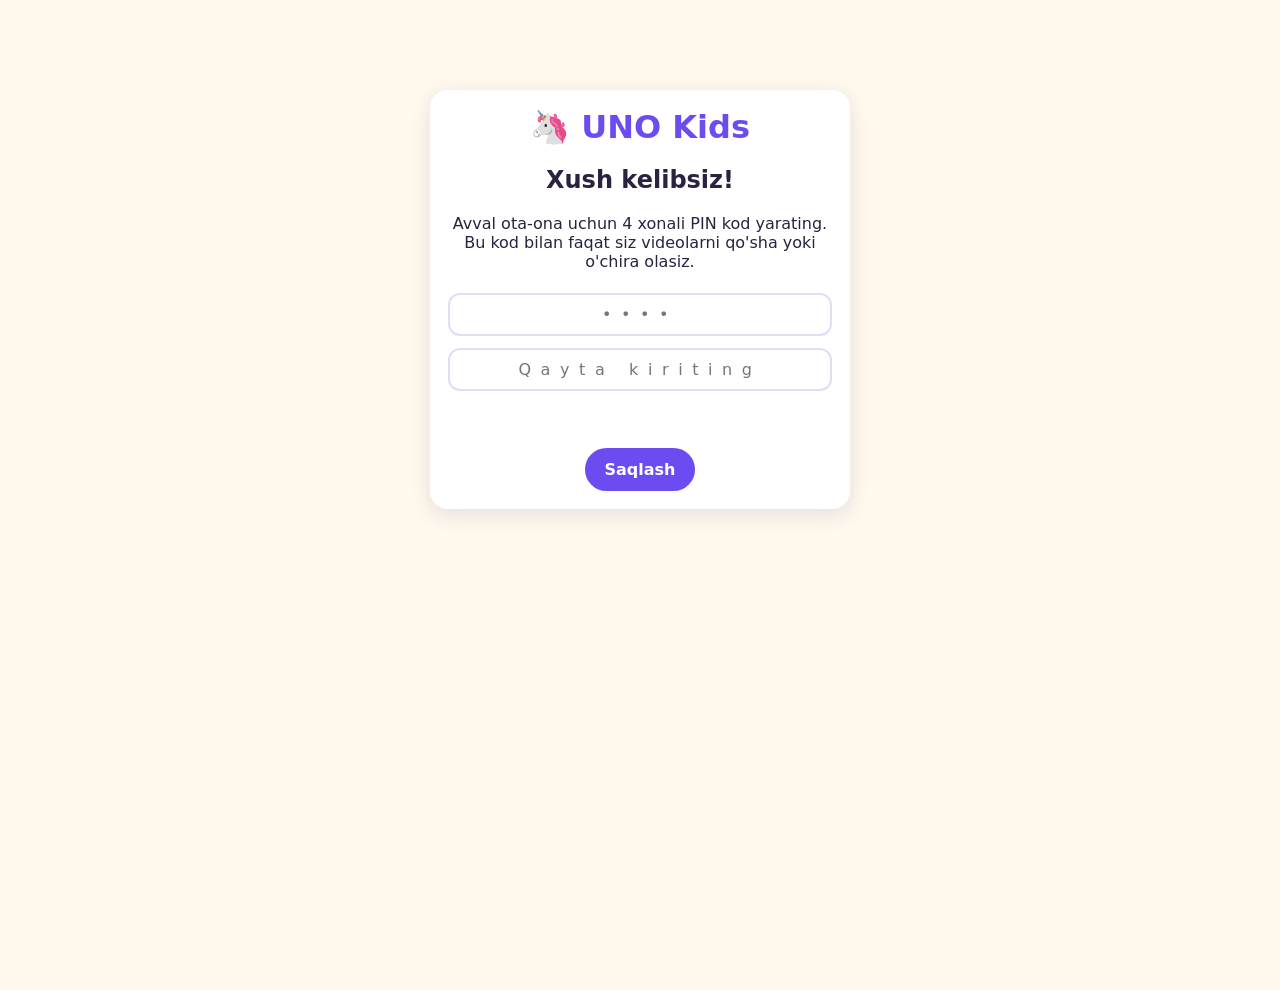
==== index.html @ c1763615 "UNO Kids: bolalar uchun xavfsiz YouTube video ilova Ota-ona qo'shgan YouTube videolarinigina ko'rsat" ====
<!doctype html>
<html lang="uz">
<head>
  <meta charset="utf-8">
  <meta name="viewport" content="width=device-width, initial-scale=1, viewport-fit=cover, user-scalable=no">
  <meta name="theme-color" content="#6c4cf1">
  <meta name="description" content="UNO Kids — bolalar uchun xavfsiz video ilova. Faqat ota-ona tanlagan YouTube videolari.">
  <title>UNO Kids</title>
  <link rel="manifest" href="manifest.json">
  <link rel="icon" href="icon.svg" type="image/svg+xml">
  <link rel="apple-touch-icon" href="icon.svg">
  <link rel="stylesheet" href="styles.css">
</head>
<body>
  <!-- ===== Birinchi ishga tushirish: PIN yaratish ===== -->
  <section id="screen-setup" class="screen" hidden>
    <div class="card center-card">
      <div class="logo big">🦄 UNO Kids</div>
      <h2>Xush kelibsiz!</h2>
      <p>Avval ota-ona uchun 4 xonali PIN kod yarating. Bu kod bilan faqat siz videolarni qo'sha yoki o'chira olasiz.</p>
      <input id="setup-pin" class="pin-input" type="password" inputmode="numeric" maxlength="4" placeholder="••••" autocomplete="off">
      <input id="setup-pin2" class="pin-input" type="password" inputmode="numeric" maxlength="4" placeholder="Qayta kiriting" autocomplete="off">
      <p id="setup-error" class="error"></p>
      <button id="setup-save" class="btn primary">Saqlash</button>
    </div>
  </section>

  <!-- ===== Bola rejimi ===== -->
  <section id="screen-kids" class="screen" hidden>
    <header class="kids-header">
      <div class="logo">🦄 UNO Kids</div>
      <button id="btn-parent" class="btn ghost small" aria-label="Ota-ona bo'limi">🔒 Ota-ona</button>
    </header>
    <nav id="categories" class="chips"></nav>
    <main id="video-grid" class="grid"></main>
    <div id="empty-kids" class="empty" hidden>
      <div class="empty-emoji">📺</div>
      <p>Hozircha videolar yo'q.<br>Ota-onangizdan video qo'shishni so'rang.</p>
    </div>
  </section>

  <!-- ===== Video pleyer ===== -->
  <section id="screen-player" class="screen player-screen" hidden>
    <div id="player-wrap" class="player-wrap">
      <div id="yt-player"></div>
      <!-- Bu qatlam YouTube ichidagi barcha bosishlarni to'sadi (logotip, sarlavha, tavsiyalar) -->
      <div id="click-shield" class="click-shield"></div>
      <!-- Pauza / tugash pardasi: YouTube tavsiyalarini yashiradi -->
      <div id="curtain" class="curtain" hidden>
        <img id="curtain-thumb" alt="">
        <div class="curtain-content">
          <button id="curtain-play" class="big-play" aria-label="Davom etish">▶</button>
          <div id="end-panel" class="end-panel" hidden>
            <h3>Keyingi video <span id="countdown"></span></h3>
            <div id="up-next" class="up-next"></div>
          </div>
        </div>
      </div>
    </div>
    <div class="controls">
      <button id="ctl-back" class="ctl" aria-label="Orqaga">⬅</button>
      <button id="ctl-prev" class="ctl" aria-label="Oldingi">⏮</button>
      <button id="ctl-play" class="ctl main" aria-label="Ijro / Pauza">⏸</button>
      <button id="ctl-next" class="ctl" aria-label="Keyingi">⏭</button>
      <input id="ctl-seek" class="seek" type="range" min="0" max="1000" value="0" aria-label="Vaqt">
      <span id="ctl-time" class="time">0:00</span>
      <button id="ctl-full" class="ctl" aria-label="To'liq ekran">⛶</button>
    </div>
    <div id="player-title" class="player-title"></div>
  </section>

  <!-- ===== Vaqt tugadi ===== -->
  <section id="screen-timeup" class="screen" hidden>
    <div class="card center-card">
      <div class="empty-emoji">🌙</div>
      <h2>Bugungi vaqt tugadi!</h2>
      <p>Ko'zlaringizga dam bering. Ertaga yana ko'ramiz! 😊</p>
      <button id="timeup-parent" class="btn ghost">🔒 Ota-ona</button>
    </div>
  </section>

  <!-- ===== Ota-ona bo'limi ===== -->
  <section id="screen-parent" class="screen" hidden>
    <header class="kids-header">
      <div class="logo">⚙️ Ota-ona bo'limi</div>
      <button id="btn-exit-parent" class="btn primary small">✅ Bola rejimi</button>
    </header>

    <div class="parent-body">
      <div class="card">
        <h3>➕ Video qo'shish</h3>
        <p class="hint">YouTube havolalarini qo'ying (har biri yangi qatorda). Video, Shorts, pleylist yoki kanal havolasi bo'lishi mumkin.
          Pleylist va kanal uchun pastda YouTube API kalitini kiritish kerak.</p>
        <textarea id="add-links" rows="4" placeholder="https://www.youtube.com/watch?v=...&#10;https://youtu.be/...&#10;https://www.youtube.com/playlist?list=...&#10;https://www.youtube.com/@kanal"></textarea>
        <div class="row">
          <label>Bo'lim:
            <select id="add-category"></select>
          </label>
          <button id="add-btn" class="btn primary">Qo'shish</button>
        </div>
        <p id="add-status" class="status"></p>
      </div>

      <div class="card">
        <h3>📁 Bo'limlar</h3>
        <div id="cat-list" class="cat-list"></div>
        <div class="row">
          <input id="cat-new" type="text" placeholder="Yangi bo'lim (masalan: Multfilmlar)">
          <button id="cat-add" class="btn">Qo'shish</button>
        </div>
      </div>

      <div class="card">
        <h3>🎬 Tasdiqlangan videolar (<span id="video-count">0</span>)</h3>
        <input id="parent-search" type="search" placeholder="Qidirish...">
        <div id="parent-list" class="parent-list"></div>
      </div>

      <div class="card">
        <h3>🛡️ Xavfsizlik sozlamalari</h3>
        <label class="field">Kunlik ko'rish vaqti (daqiqa, 0 = cheklovsiz)
          <input id="set-limit" type="number" min="0" max="600" step="5">
        </label>
        <p class="hint">Bugun ko'rildi: <b id="used-today">0</b> daqiqa
          <button id="reset-today" class="btn small ghost">Nolga tushirish</button></p>
        <label class="check"><input id="set-shorts" type="checkbox"> Pleylist/kanaldan qo'shganda Shorts (60 soniyadan qisqa) videolarni o'tkazib yuborish</label>
        <label class="field">Taqiqlangan so'zlar (vergul bilan). Sarlavhada shu so'z bo'lsa, pleylist/kanaldan qo'shilmaydi:
          <input id="set-words" type="text" placeholder="prank, horror, qo'rqinchli">
        </label>
        <label class="field">Pleylist/kanaldan ko'pi bilan nechta video olinsin
          <input id="set-max" type="number" min="1" max="500">
        </label>
        <button id="settings-save" class="btn primary">Saqlash</button>
        <p id="settings-status" class="status"></p>
      </div>

      <div class="card">
        <h3>🔑 YouTube API kaliti (ixtiyoriy)</h3>
        <p class="hint">Alohida videolar kalitsiz ishlaydi. Pleylist yoki butun kanalni qo'shish uchun
          <a href="https://console.cloud.google.com/apis/library/youtube.googleapis.com" target="_blank" rel="noopener">Google Cloud</a>
          da bepul "YouTube Data API v3" kalitini oling. Kalit faqat shu qurilmada saqlanadi.</p>
        <input id="set-apikey" type="password" placeholder="AIza..." autocomplete="off">
        <button id="apikey-save" class="btn">Kalitni saqlash</button>
      </div>

      <div class="card">
        <h3>🔐 PIN kodni o'zgartirish</h3>
        <div class="row">
          <input id="pin-new" class="pin-input small" type="password" inputmode="numeric" maxlength="4" placeholder="Yangi PIN">
          <button id="pin-save" class="btn">O'zgartirish</button>
        </div>
        <p id="pin-status" class="status"></p>
      </div>

      <div class="card">
        <h3>💾 Zaxira nusxa</h3>
        <p class="hint">Ro'yxatni faylga saqlab, boshqa qurilmaga ko'chirishingiz mumkin.</p>
        <div class="row">
          <button id="export-btn" class="btn">⬇ Eksport</button>
          <label class="btn">⬆ Import<input id="import-file" type="file" accept="application/json" hidden></label>
        </div>
        <p id="backup-status" class="status"></p>
      </div>
    </div>
  </section>

  <!-- ===== PIN so'rash oynasi ===== -->
  <div id="pin-modal" class="modal" hidden>
    <div class="card center-card">
      <h3>🔒 Ota-ona PIN kodi</h3>
      <div id="pin-dots" class="pin-dots"><span></span><span></span><span></span><span></span></div>
      <div id="keypad" class="keypad"></div>
      <p id="pin-error" class="error"></p>
      <button id="pin-cancel" class="btn ghost">Bekor qilish</button>
    </div>
  </div>

  <script src="app.js"></script>
</body>
</html>
---- styles.css ----
:root {
  --bg: #fff8ec;
  --card: #ffffff;
  --text: #2b2240;
  --muted: #7a6f8f;
  --primary: #6c4cf1;
  --primary-2: #8f74ff;
  --accent: #ffb703;
  --danger: #e63946;
  --ok: #2a9d8f;
  --radius: 18px;
  --shadow: 0 6px 20px rgba(60, 40, 120, .12);
}

* { box-sizing: border-box; -webkit-tap-highlight-color: transparent; }
html, body { margin: 0; height: 100%; }
body {
  font-family: "Nunito", "Segoe UI", system-ui, -apple-system, Roboto, sans-serif;
  background: var(--bg);
  color: var(--text);
  overscroll-behavior: none;
}
[hidden] { display: none !important; }

.screen { min-height: 100vh; padding: 0 16px 24px; }

.logo { font-weight: 900; font-size: 1.4rem; color: var(--primary); }
.logo.big { font-size: 2rem; margin-bottom: 8px; }

.card {
  background: var(--card);
  border-radius: var(--radius);
  box-shadow: var(--shadow);
  padding: 18px;
  margin: 14px 0;
}
.center-card { max-width: 420px; margin: 10vh auto 0; text-align: center; }
.card h3 { margin: 0 0 10px; }

.btn {
  display: inline-flex; align-items: center; justify-content: center; gap: 6px;
  border: 2px solid var(--primary);
  background: #fff; color: var(--primary);
  font: inherit; font-weight: 800;
  padding: 10px 18px; border-radius: 999px; cursor: pointer;
}
.btn.primary { background: var(--primary); color: #fff; }
.btn.ghost { border-color: transparent; background: rgba(108, 76, 241, .1); }
.btn.small { padding: 6px 12px; font-size: .9rem; }
.btn.danger { border-color: var(--danger); color: var(--danger); }
.btn:active { transform: scale(.97); }

input[type=text], input[type=password], input[type=number], input[type=search], textarea, select {
  width: 100%; font: inherit; padding: 10px 12px;
  border: 2px solid #e3dcf5; border-radius: 12px; background: #fff; color: var(--text);
}
textarea { resize: vertical; }
.row { display: flex; gap: 10px; align-items: center; flex-wrap: wrap; margin-top: 10px; }
.row > input, .row > label { flex: 1 1 200px; }
.row select { width: auto; margin-left: 6px; }
.field { display: block; margin: 10px 0; font-weight: 700; }
.field input { margin-top: 6px; font-weight: 400; }
.check { display: flex; gap: 8px; align-items: flex-start; margin: 10px 0; }
.check input { margin-top: 4px; width: 20px; height: 20px; }
.hint { color: var(--muted); font-size: .92rem; }
.status { min-height: 1.2em; color: var(--ok); font-weight: 700; white-space: pre-line; }
.error { min-height: 1.2em; color: var(--danger); font-weight: 700; }

.pin-input { text-align: center; font-size: 1.6rem; letter-spacing: .6rem; margin: 6px 0; }
.pin-input.small { font-size: 1.1rem; letter-spacing: .3rem; }

/* ===== Bola rejimi ===== */
.kids-header {
  position: sticky; top: 0; z-index: 5;
  display: flex; justify-content: space-between; align-items: center;
  padding: 14px 0 10px; background: var(--bg);
}
.chips { display: flex; gap: 8px; overflow-x: auto; padding: 4px 0 12px; scrollbar-width: none; }
.chips::-webkit-scrollbar { display: none; }
.chip {
  flex: 0 0 auto; border: none; font: inherit; font-weight: 800; font-size: 1.05rem;
  padding: 10px 18px; border-radius: 999px; background: #fff; color: var(--text);
  box-shadow: var(--shadow); cursor: pointer;
}
.chip.active { background: var(--accent); color: #2b2240; }

.grid {
  display: grid; gap: 16px;
  grid-template-columns: repeat(auto-fill, minmax(220px, 1fr));
}
.vcard {
  background: #fff; border-radius: var(--radius); overflow: hidden; cursor: pointer;
  box-shadow: var(--shadow); border: none; padding: 0; text-align: left; font: inherit; color: inherit;
  transition: transform .15s;
}
.vcard:active { transform: scale(.97); }
.vcard .thumb { position: relative; aspect-ratio: 16/9; background: #eee; }
.vcard img { width: 100%; height: 100%; object-fit: cover; display: block; }
.vcard .play-badge {
  position: absolute; inset: auto 10px 10px auto; width: 44px; height: 44px; border-radius: 50%;
  background: rgba(255, 183, 3, .95); display: grid; place-items: center; font-size: 1.2rem;
}
.vcard .vtitle { padding: 10px 12px 14px; font-weight: 800; font-size: 1rem; line-height: 1.25;
  display: -webkit-box; -webkit-line-clamp: 2; -webkit-box-orient: vertical; overflow: hidden; }

.empty { text-align: center; color: var(--muted); margin-top: 12vh; font-size: 1.15rem; }
.empty-emoji { font-size: 4rem; }

/* ===== Pleyer ===== */
.player-screen { background: #111; padding: 0; color: #fff; display: flex; flex-direction: column; }
.player-wrap { position: relative; width: 100%; flex: 1; min-height: 0; background: #000; overflow: hidden; }
.player-wrap iframe, #yt-player { position: absolute; inset: 0; width: 100%; height: 100%; border: 0; }
.click-shield { position: absolute; inset: 0; z-index: 2; background: transparent; }
.curtain { position: absolute; inset: 0; z-index: 3; background: #000; display: grid; place-items: center; }
.curtain img { position: absolute; inset: 0; width: 100%; height: 100%; object-fit: cover; opacity: .35; }
.curtain-content { position: relative; text-align: center; padding: 16px; width: 100%; }
.big-play {
  width: 110px; height: 110px; border-radius: 50%; border: none; font-size: 3rem;
  background: var(--accent); color: #2b2240; cursor: pointer; box-shadow: 0 8px 30px rgba(0,0,0,.4);
}
.end-panel h3 { margin: 18px 0 12px; }
.up-next { display: flex; gap: 12px; justify-content: center; flex-wrap: wrap; }
.up-next .vcard { width: 200px; }

.controls {
  display: flex; align-items: center; gap: 8px; padding: 10px 12px;
  background: #1b1530;
}
.ctl {
  flex: 0 0 auto; width: 48px; height: 48px; border-radius: 50%; border: none;
  background: rgba(255,255,255,.12); color: #fff; font-size: 1.3rem; cursor: pointer;
}
.ctl.main { background: var(--accent); color: #2b2240; width: 56px; height: 56px; }
.seek { flex: 1; accent-color: var(--accent); min-width: 60px; }
.time { font-variant-numeric: tabular-nums; min-width: 84px; text-align: right; font-size: .9rem; }
.player-title { padding: 8px 16px 14px; background: #1b1530; font-weight: 800; }

/* ===== Ota-ona ===== */
.parent-body { max-width: 860px; margin: 0 auto; }
.parent-list { display: flex; flex-direction: column; gap: 8px; margin-top: 10px; max-height: 60vh; overflow: auto; }
.pitem { display: flex; gap: 10px; align-items: center; padding: 6px; border-radius: 12px; background: #faf7ff; }
.pitem img { width: 96px; aspect-ratio: 16/9; object-fit: cover; border-radius: 8px; flex: 0 0 auto; }
.pitem .pinfo { flex: 1; min-width: 0; }
.pitem .ptitle { font-weight: 700; font-size: .95rem; overflow: hidden; text-overflow: ellipsis; white-space: nowrap; }
.pitem .pmeta { color: var(--muted); font-size: .8rem; }
.pitem select { width: auto; padding: 4px 6px; font-size: .85rem; }
.cat-list { display: flex; flex-wrap: wrap; gap: 8px; }
.cat-tag { background: #f1ecff; border-radius: 999px; padding: 6px 6px 6px 14px; display: inline-flex; gap: 6px; align-items: center; font-weight: 700; }
.cat-tag button { border: none; background: #fff; color: var(--danger); border-radius: 50%; width: 26px; height: 26px; cursor: pointer; }

/* ===== PIN oynasi ===== */
.modal { position: fixed; inset: 0; z-index: 50; background: rgba(30, 20, 60, .6); display: grid; place-items: start center; padding: 16px; overflow: auto; }
.modal .center-card { margin-top: 8vh; width: 100%; }
.pin-dots { display: flex; gap: 14px; justify-content: center; margin: 14px 0; }
.pin-dots span { width: 18px; height: 18px; border-radius: 50%; border: 3px solid var(--primary); }
.pin-dots span.on { background: var(--primary); }
.keypad { display: grid; grid-template-columns: repeat(3, 72px); gap: 12px; justify-content: center; }
.keypad button { height: 64px; border-radius: 16px; border: none; background: #f1ecff; font: inherit; font-size: 1.5rem; font-weight: 800; color: var(--text); cursor: pointer; }
.keypad button:active { background: #dcd2ff; }

@media (max-width: 520px) {
  .grid { grid-template-columns: repeat(2, 1fr); gap: 12px; }
  .vcard .vtitle { font-size: .9rem; }
  .ctl { width: 42px; height: 42px; font-size: 1.1rem; }
  .ctl.main { width: 50px; height: 50px; }
  .time { min-width: 0; font-size: .8rem; }
  #ctl-prev, #ctl-next { display: none; }
}
@media (max-width: 340px) { .grid { grid-template-columns: 1fr; } }
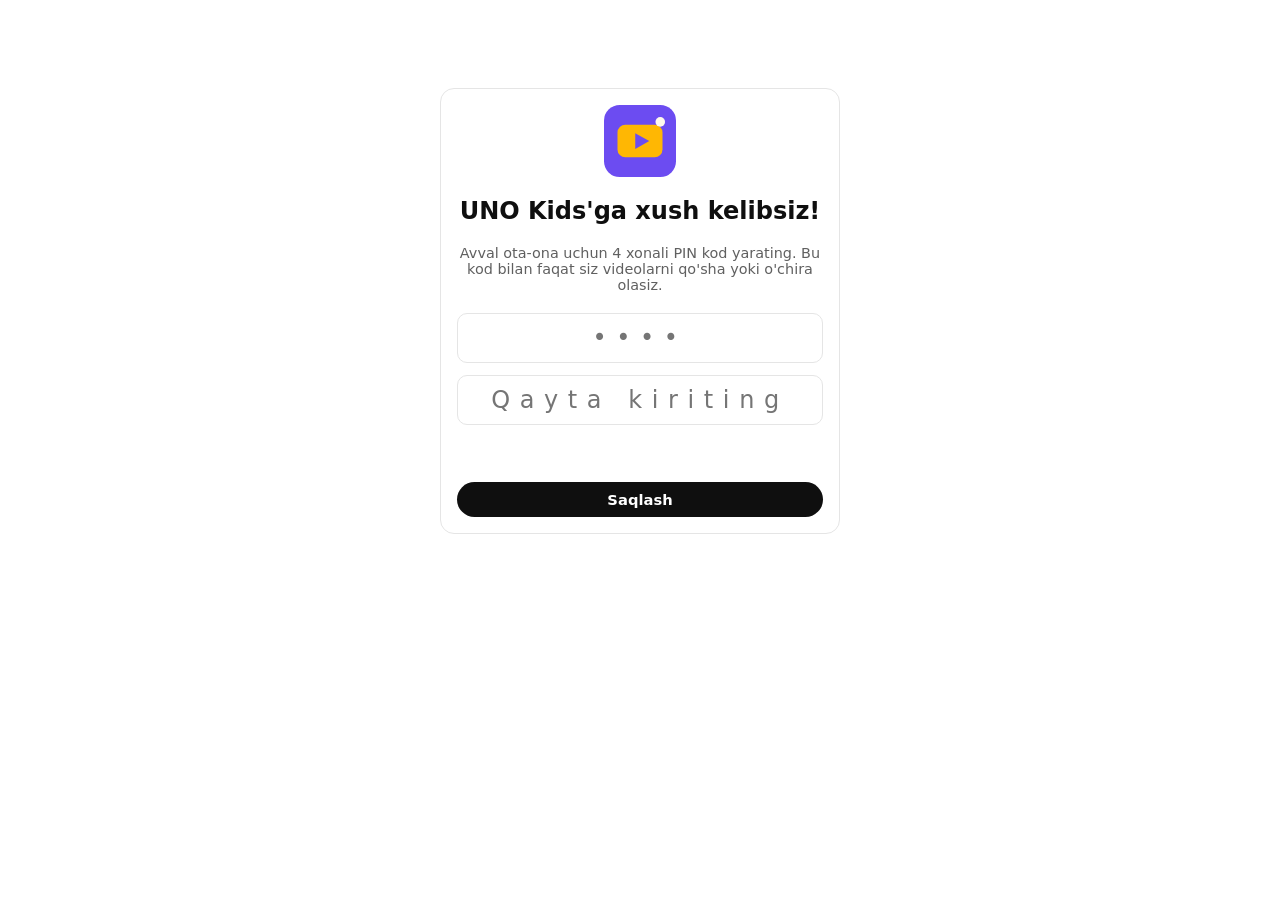
==== commit 6594025c: "Video ilova uslubidagi interfeys: lenta, Shorts, mini-pleyer, kanallar, qidiruv Bosh sahifa lentasi " ====
--- a/index.html
+++ b/index.html
@@ -2,8 +2,10 @@
 <html lang="uz">
 <head>
   <meta charset="utf-8">
-  <meta name="viewport" content="width=device-width, initial-scale=1, viewport-fit=cover, user-scalable=no">
-  <meta name="theme-color" content="#6c4cf1">
+  <meta name="viewport" content="width=device-width, initial-scale=1, viewport-fit=cover">
+  <meta name="theme-color" content="#ffffff" media="(prefers-color-scheme: light)">
+  <meta name="theme-color" content="#0f0f0f" media="(prefers-color-scheme: dark)">
+  <meta name="apple-mobile-web-app-capable" content="yes">
   <meta name="description" content="UNO Kids — bolalar uchun xavfsiz video ilova. Faqat ota-ona tanlagan YouTube videolari.">
   <title>UNO Kids</title>
   <link rel="manifest" href="manifest.json">
@@ -11,97 +13,119 @@
   <link rel="apple-touch-icon" href="icon.svg">
   <link rel="stylesheet" href="styles.css">
 </head>
-<body>
+<body data-screen="loading">
+
   <!-- ===== Birinchi ishga tushirish: PIN yaratish ===== -->
-  <section id="screen-setup" class="screen" hidden>
-    <div class="card center-card">
-      <div class="logo big">🦄 UNO Kids</div>
-      <h2>Xush kelibsiz!</h2>
-      <p>Avval ota-ona uchun 4 xonali PIN kod yarating. Bu kod bilan faqat siz videolarni qo'sha yoki o'chira olasiz.</p>
+  <section id="screen-setup" class="screen center-screen" hidden>
+    <div class="panel center-panel">
+      <img src="icon.svg" alt="" class="setup-logo">
+      <h2>UNO Kids'ga xush kelibsiz!</h2>
+      <p class="muted">Avval ota-ona uchun 4 xonali PIN kod yarating. Bu kod bilan faqat siz videolarni qo'sha yoki o'chira olasiz.</p>
       <input id="setup-pin" class="pin-input" type="password" inputmode="numeric" maxlength="4" placeholder="••••" autocomplete="off">
       <input id="setup-pin2" class="pin-input" type="password" inputmode="numeric" maxlength="4" placeholder="Qayta kiriting" autocomplete="off">
       <p id="setup-error" class="error"></p>
-      <button id="setup-save" class="btn primary">Saqlash</button>
+      <button id="setup-save" class="btn primary wide">Saqlash</button>
     </div>
   </section>
 
-  <!-- ===== Bola rejimi ===== -->
-  <section id="screen-kids" class="screen" hidden>
-    <header class="kids-header">
-      <div class="logo">🦄 UNO Kids</div>
-      <button id="btn-parent" class="btn ghost small" aria-label="Ota-ona bo'limi">🔒 Ota-ona</button>
+  <!-- ===== Asosiy ilova (bola rejimi) ===== -->
+  <div id="app" hidden>
+    <header class="topbar" id="topbar">
+      <a class="brand" href="#/home" aria-label="UNO Kids bosh sahifa">
+        <img src="icon.svg" alt="">
+        <span>UNO Kids</span>
+      </a>
+      <div class="top-actions">
+        <button id="btn-search" class="icon-btn" aria-label="Qidirish"><span data-ic="search"></span></button>
+        <button id="btn-parent" class="icon-btn" aria-label="Ota-ona bo'limi"><span data-ic="lock"></span></button>
+      </div>
     </header>
-    <nav id="categories" class="chips"></nav>
-    <main id="video-grid" class="grid"></main>
-    <div id="empty-kids" class="empty" hidden>
-      <div class="empty-emoji">📺</div>
-      <p>Hozircha videolar yo'q.<br>Ota-onangizdan video qo'shishni so'rang.</p>
-    </div>
-  </section>
-
-  <!-- ===== Video pleyer ===== -->
-  <section id="screen-player" class="screen player-screen" hidden>
+
+    <div id="searchbar" class="searchbar" hidden>
+      <button id="search-back" class="icon-btn" aria-label="Orqaga"><span data-ic="back"></span></button>
+      <input id="search-input" type="search" placeholder="Videolardan qidirish" autocomplete="off" enterkeyhint="search">
+      <button id="search-clear" class="icon-btn" aria-label="Tozalash"><span data-ic="close"></span></button>
+    </div>
+
+    <main id="view" class="view"></main>
+
+    <nav class="bottom-nav" id="bottom-nav">
+      <a href="#/home" data-nav="home"><span data-ic="home"></span><small>Bosh sahifa</small></a>
+      <a href="#/shorts" data-nav="shorts"><span data-ic="shorts"></span><small>Shorts</small></a>
+      <a href="#/channels" data-nav="channels"><span data-ic="channels"></span><small>Kanallar</small></a>
+      <a href="#/library" data-nav="library"><span data-ic="library"></span><small>Siz</small></a>
+    </nav>
+  </div>
+
+  <!-- ===== Pleyer (to'liq / mini rejim) ===== -->
+  <div id="player-dock" class="player-dock" data-mode="hidden">
     <div id="player-wrap" class="player-wrap">
       <div id="yt-player"></div>
-      <!-- Bu qatlam YouTube ichidagi barcha bosishlarni to'sadi (logotip, sarlavha, tavsiyalar) -->
+      <!-- Pauza/tugash pardasi: YouTube'ning "boshqa videolar" oynasini yashiradi -->
+      <div id="curtain" class="curtain"><img id="curtain-img" alt=""></div>
+      <!-- Himoya qatlami: YouTube ichidagi logotip, sarlavha, tavsiyalarni bosib bo'lmaydi -->
       <div id="click-shield" class="click-shield"></div>
-      <!-- Pauza / tugash pardasi: YouTube tavsiyalarini yashiradi -->
-      <div id="curtain" class="curtain" hidden>
-        <img id="curtain-thumb" alt="">
-        <div class="curtain-content">
-          <button id="curtain-play" class="big-play" aria-label="Davom etish">▶</button>
-          <div id="end-panel" class="end-panel" hidden>
-            <h3>Keyingi video <span id="countdown"></span></h3>
-            <div id="up-next" class="up-next"></div>
-          </div>
-        </div>
-      </div>
-    </div>
-    <div class="controls">
-      <button id="ctl-back" class="ctl" aria-label="Orqaga">⬅</button>
-      <button id="ctl-prev" class="ctl" aria-label="Oldingi">⏮</button>
-      <button id="ctl-play" class="ctl main" aria-label="Ijro / Pauza">⏸</button>
-      <button id="ctl-next" class="ctl" aria-label="Keyingi">⏭</button>
-      <input id="ctl-seek" class="seek" type="range" min="0" max="1000" value="0" aria-label="Vaqt">
-      <span id="ctl-time" class="time">0:00</span>
-      <button id="ctl-full" class="ctl" aria-label="To'liq ekran">⛶</button>
-    </div>
-    <div id="player-title" class="player-title"></div>
-  </section>
+      <div id="seek-flash" class="seek-flash"></div>
+      <div id="ovl" class="ovl">
+        <div class="ovl-top">
+          <button id="ovl-min" class="ovl-btn" aria-label="Kichraytirish"><span data-ic="down"></span></button>
+          <button id="ovl-unmute" class="ovl-pill" hidden>🔇 Ovozni yoqish</button>
+        </div>
+        <div class="ovl-center">
+          <button id="ovl-prev" class="ovl-btn round" aria-label="Oldingi"><span data-ic="prev"></span></button>
+          <button id="ovl-play" class="ovl-btn round big" aria-label="Ijro / Pauza"><span data-ic="play"></span></button>
+          <button id="ovl-next" class="ovl-btn round" aria-label="Keyingi"><span data-ic="next"></span></button>
+        </div>
+        <div class="ovl-bottom">
+          <span id="ovl-time" class="ovl-time">0:00 / 0:00</span>
+          <button id="ovl-full" class="ovl-btn" aria-label="To'liq ekran"><span data-ic="full"></span></button>
+        </div>
+        <input id="seek" class="seek" type="range" min="0" max="1000" value="0" aria-label="Vaqt">
+      </div>
+      <div id="end-panel" class="end-panel" hidden></div>
+    </div>
+    <div class="mini-info">
+      <div class="mini-text">
+        <div id="mini-title" class="mini-title"></div>
+        <div id="mini-channel" class="mini-channel"></div>
+      </div>
+      <button id="mini-play" class="icon-btn" aria-label="Ijro / Pauza"><span data-ic="play"></span></button>
+      <button id="mini-close" class="icon-btn" aria-label="Yopish"><span data-ic="close"></span></button>
+    </div>
+    <div class="mini-progress"><div id="mini-bar"></div></div>
+  </div>
 
   <!-- ===== Vaqt tugadi ===== -->
-  <section id="screen-timeup" class="screen" hidden>
-    <div class="card center-card">
-      <div class="empty-emoji">🌙</div>
+  <section id="screen-timeup" class="screen center-screen" hidden>
+    <div class="panel center-panel">
+      <div class="big-emoji">🌙</div>
       <h2>Bugungi vaqt tugadi!</h2>
-      <p>Ko'zlaringizga dam bering. Ertaga yana ko'ramiz! 😊</p>
-      <button id="timeup-parent" class="btn ghost">🔒 Ota-ona</button>
+      <p class="muted">Ko'zlaringizga dam bering. Ertaga yana ko'ramiz! 😊</p>
+      <a href="#/parent" class="btn">🔒 Ota-ona</a>
     </div>
   </section>
 
   <!-- ===== Ota-ona bo'limi ===== -->
   <section id="screen-parent" class="screen" hidden>
-    <header class="kids-header">
-      <div class="logo">⚙️ Ota-ona bo'limi</div>
-      <button id="btn-exit-parent" class="btn primary small">✅ Bola rejimi</button>
+    <header class="topbar">
+      <div class="brand"><span data-ic="lock"></span><span>Ota-ona bo'limi</span></div>
+      <a href="#/home" class="btn primary small">Bola rejimi</a>
     </header>
 
     <div class="parent-body">
-      <div class="card">
+      <div class="panel">
         <h3>➕ Video qo'shish</h3>
-        <p class="hint">YouTube havolalarini qo'ying (har biri yangi qatorda). Video, Shorts, pleylist yoki kanal havolasi bo'lishi mumkin.
+        <p class="muted">YouTube havolalarini qo'ying (har biri yangi qatorda). Video, Shorts, pleylist yoki kanal havolasi bo'lishi mumkin.
           Pleylist va kanal uchun pastda YouTube API kalitini kiritish kerak.</p>
-        <textarea id="add-links" rows="4" placeholder="https://www.youtube.com/watch?v=...&#10;https://youtu.be/...&#10;https://www.youtube.com/playlist?list=...&#10;https://www.youtube.com/@kanal"></textarea>
-        <div class="row">
-          <label>Bo'lim:
-            <select id="add-category"></select>
-          </label>
+        <textarea id="add-links" rows="4" placeholder="https://www.youtube.com/watch?v=...&#10;https://youtu.be/...&#10;https://www.youtube.com/shorts/...&#10;https://www.youtube.com/@kanal"></textarea>
+        <div class="row">
+          <label>Bo'lim: <select id="add-category"></select></label>
           <button id="add-btn" class="btn primary">Qo'shish</button>
         </div>
         <p id="add-status" class="status"></p>
       </div>
 
-      <div class="card">
+      <div class="panel">
         <h3>📁 Bo'limlar</h3>
         <div id="cat-list" class="cat-list"></div>
         <div class="row">
@@ -110,20 +134,20 @@
         </div>
       </div>
 
-      <div class="card">
+      <div class="panel">
         <h3>🎬 Tasdiqlangan videolar (<span id="video-count">0</span>)</h3>
         <input id="parent-search" type="search" placeholder="Qidirish...">
         <div id="parent-list" class="parent-list"></div>
       </div>
 
-      <div class="card">
+      <div class="panel">
         <h3>🛡️ Xavfsizlik sozlamalari</h3>
         <label class="field">Kunlik ko'rish vaqti (daqiqa, 0 = cheklovsiz)
           <input id="set-limit" type="number" min="0" max="600" step="5">
         </label>
-        <p class="hint">Bugun ko'rildi: <b id="used-today">0</b> daqiqa
-          <button id="reset-today" class="btn small ghost">Nolga tushirish</button></p>
-        <label class="check"><input id="set-shorts" type="checkbox"> Pleylist/kanaldan qo'shganda Shorts (60 soniyadan qisqa) videolarni o'tkazib yuborish</label>
+        <p class="muted">Bugun ko'rildi: <b id="used-today">0</b> daqiqa
+          <button id="reset-today" class="btn small">Nolga tushirish</button></p>
+        <label class="check"><input id="set-shorts" type="checkbox"> Pleylist/kanaldan qo'shganda Shorts videolarni o'tkazib yuborish</label>
         <label class="field">Taqiqlangan so'zlar (vergul bilan). Sarlavhada shu so'z bo'lsa, pleylist/kanaldan qo'shilmaydi:
           <input id="set-words" type="text" placeholder="prank, horror, qo'rqinchli">
         </label>
@@ -134,16 +158,16 @@
         <p id="settings-status" class="status"></p>
       </div>
 
-      <div class="card">
+      <div class="panel">
         <h3>🔑 YouTube API kaliti (ixtiyoriy)</h3>
-        <p class="hint">Alohida videolar kalitsiz ishlaydi. Pleylist yoki butun kanalni qo'shish uchun
+        <p class="muted">Alohida videolar kalitsiz ishlaydi. Kalit bilan pleylist va butun kanalni qo'shish mumkin, shuningdek ko'rishlar soni, davomiylik va kanal rasmlari chiqadi.
           <a href="https://console.cloud.google.com/apis/library/youtube.googleapis.com" target="_blank" rel="noopener">Google Cloud</a>
           da bepul "YouTube Data API v3" kalitini oling. Kalit faqat shu qurilmada saqlanadi.</p>
         <input id="set-apikey" type="password" placeholder="AIza..." autocomplete="off">
-        <button id="apikey-save" class="btn">Kalitni saqlash</button>
-      </div>
-
-      <div class="card">
+        <div class="row"><button id="apikey-save" class="btn">Kalitni saqlash</button></div>
+      </div>
+
+      <div class="panel">
         <h3>🔐 PIN kodni o'zgartirish</h3>
         <div class="row">
           <input id="pin-new" class="pin-input small" type="password" inputmode="numeric" maxlength="4" placeholder="Yangi PIN">
@@ -152,12 +176,13 @@
         <p id="pin-status" class="status"></p>
       </div>
 
-      <div class="card">
+      <div class="panel">
         <h3>💾 Zaxira nusxa</h3>
-        <p class="hint">Ro'yxatni faylga saqlab, boshqa qurilmaga ko'chirishingiz mumkin.</p>
+        <p class="muted">Ro'yxatni faylga saqlab, boshqa qurilmaga ko'chirishingiz mumkin.</p>
         <div class="row">
           <button id="export-btn" class="btn">⬇ Eksport</button>
           <label class="btn">⬆ Import<input id="import-file" type="file" accept="application/json" hidden></label>
+          <button id="clear-history" class="btn">Ko'rish tarixini tozalash</button>
         </div>
         <p id="backup-status" class="status"></p>
       </div>
@@ -166,14 +191,16 @@
 
   <!-- ===== PIN so'rash oynasi ===== -->
   <div id="pin-modal" class="modal" hidden>
-    <div class="card center-card">
+    <div class="panel center-panel">
       <h3>🔒 Ota-ona PIN kodi</h3>
       <div id="pin-dots" class="pin-dots"><span></span><span></span><span></span><span></span></div>
       <div id="keypad" class="keypad"></div>
       <p id="pin-error" class="error"></p>
-      <button id="pin-cancel" class="btn ghost">Bekor qilish</button>
+      <button id="pin-cancel" class="btn">Bekor qilish</button>
     </div>
   </div>
+
+  <div id="toast" class="toast" hidden></div>
 
   <script src="app.js"></script>
 </body>
--- a/styles.css
+++ b/styles.css
@@ -1,169 +1,330 @@
 :root {
-  --bg: #fff8ec;
-  --card: #ffffff;
-  --text: #2b2240;
-  --muted: #7a6f8f;
-  --primary: #6c4cf1;
-  --primary-2: #8f74ff;
-  --accent: #ffb703;
-  --danger: #e63946;
-  --ok: #2a9d8f;
-  --radius: 18px;
-  --shadow: 0 6px 20px rgba(60, 40, 120, .12);
+  --bg: #ffffff;
+  --bg2: #f2f2f2;
+  --bg3: #e5e5e5;
+  --text: #0f0f0f;
+  --muted: #606060;
+  --line: #e5e5e5;
+  --red: #ff0033;
+  --brand: #6c4cf1;
+  --nav-h: 56px;
+  --top-h: 52px;
+  --safe-b: env(safe-area-inset-bottom, 0px);
+  --pw: min(100vw, 980px);
+  color-scheme: light;
+}
+@media (prefers-color-scheme: dark) {
+  :root {
+    --bg: #0f0f0f; --bg2: #272727; --bg3: #3f3f3f;
+    --text: #f1f1f1; --muted: #aaaaaa; --line: #303030;
+    color-scheme: dark;
+  }
 }
 
 * { box-sizing: border-box; -webkit-tap-highlight-color: transparent; }
-html, body { margin: 0; height: 100%; }
+html, body { margin: 0; }
 body {
-  font-family: "Nunito", "Segoe UI", system-ui, -apple-system, Roboto, sans-serif;
-  background: var(--bg);
-  color: var(--text);
-  overscroll-behavior: none;
+  font-family: Roboto, "Segoe UI", system-ui, -apple-system, Arial, sans-serif;
+  background: var(--bg); color: var(--text);
+  overscroll-behavior-y: none;
 }
 [hidden] { display: none !important; }
-
-.screen { min-height: 100vh; padding: 0 16px 24px; }
-
-.logo { font-weight: 900; font-size: 1.4rem; color: var(--primary); }
-.logo.big { font-size: 2rem; margin-bottom: 8px; }
-
-.card {
-  background: var(--card);
-  border-radius: var(--radius);
-  box-shadow: var(--shadow);
-  padding: 18px;
-  margin: 14px 0;
-}
-.center-card { max-width: 420px; margin: 10vh auto 0; text-align: center; }
-.card h3 { margin: 0 0 10px; }
-
+a { color: inherit; text-decoration: none; }
+button { font: inherit; color: inherit; }
+img { display: block; }
+
+/* ===== Ikonkalar ===== */
+.ic { display: inline-grid; place-items: center; width: 24px; height: 24px; flex: 0 0 auto; }
+.ic svg { width: 100%; height: 100%; fill: none; stroke: currentColor; stroke-width: 2; stroke-linecap: round; stroke-linejoin: round; }
+.icon-btn {
+  width: 40px; height: 40px; border-radius: 50%; border: 0; background: transparent;
+  display: inline-grid; place-items: center; cursor: pointer; flex: 0 0 auto;
+}
+.icon-btn:active { background: var(--bg2); }
+
+/* ===== Tugmalar, maydonlar ===== */
 .btn {
   display: inline-flex; align-items: center; justify-content: center; gap: 6px;
-  border: 2px solid var(--primary);
-  background: #fff; color: var(--primary);
-  font: inherit; font-weight: 800;
-  padding: 10px 18px; border-radius: 999px; cursor: pointer;
-}
-.btn.primary { background: var(--primary); color: #fff; }
-.btn.ghost { border-color: transparent; background: rgba(108, 76, 241, .1); }
-.btn.small { padding: 6px 12px; font-size: .9rem; }
-.btn.danger { border-color: var(--danger); color: var(--danger); }
-.btn:active { transform: scale(.97); }
-
+  border: 0; background: var(--bg2); color: var(--text); font-weight: 600; font-size: .92rem;
+  padding: 9px 16px; border-radius: 999px; cursor: pointer; white-space: nowrap;
+}
+.btn.primary { background: var(--text); color: var(--bg); }
+.btn.small { padding: 6px 12px; font-size: .85rem; }
+.btn.wide { width: 100%; }
+.btn.danger { color: var(--red); }
+.btn:active { opacity: .8; }
 input[type=text], input[type=password], input[type=number], input[type=search], textarea, select {
-  width: 100%; font: inherit; padding: 10px 12px;
-  border: 2px solid #e3dcf5; border-radius: 12px; background: #fff; color: var(--text);
+  width: 100%; font: inherit; padding: 10px 12px; color: var(--text);
+  border: 1px solid var(--line); border-radius: 10px; background: var(--bg);
 }
 textarea { resize: vertical; }
 .row { display: flex; gap: 10px; align-items: center; flex-wrap: wrap; margin-top: 10px; }
-.row > input, .row > label { flex: 1 1 200px; }
+.row > input { flex: 1 1 200px; width: auto; }
 .row select { width: auto; margin-left: 6px; }
-.field { display: block; margin: 10px 0; font-weight: 700; }
+.field { display: block; margin: 12px 0; font-weight: 600; font-size: .95rem; }
 .field input { margin-top: 6px; font-weight: 400; }
 .check { display: flex; gap: 8px; align-items: flex-start; margin: 10px 0; }
-.check input { margin-top: 4px; width: 20px; height: 20px; }
-.hint { color: var(--muted); font-size: .92rem; }
-.status { min-height: 1.2em; color: var(--ok); font-weight: 700; white-space: pre-line; }
-.error { min-height: 1.2em; color: var(--danger); font-weight: 700; }
-
-.pin-input { text-align: center; font-size: 1.6rem; letter-spacing: .6rem; margin: 6px 0; }
-.pin-input.small { font-size: 1.1rem; letter-spacing: .3rem; }
-
-/* ===== Bola rejimi ===== */
-.kids-header {
-  position: sticky; top: 0; z-index: 5;
-  display: flex; justify-content: space-between; align-items: center;
-  padding: 14px 0 10px; background: var(--bg);
-}
-.chips { display: flex; gap: 8px; overflow-x: auto; padding: 4px 0 12px; scrollbar-width: none; }
+.check input { margin-top: 3px; width: 18px; height: 18px; }
+.muted { color: var(--muted); font-size: .9rem; }
+.status { min-height: 1.2em; color: #2e7d32; font-weight: 600; white-space: pre-line; font-size: .9rem; }
+.error { min-height: 1.2em; color: var(--red); font-weight: 600; }
+.pin-input { text-align: center; font-size: 1.5rem !important; letter-spacing: .6rem; margin: 6px 0; }
+.pin-input.small { font-size: 1.05rem !important; letter-spacing: .3rem; }
+
+.panel { background: var(--bg); border: 1px solid var(--line); border-radius: 14px; padding: 16px; margin: 12px 0; }
+.panel h3 { margin: 0 0 8px; font-size: 1.05rem; }
+.center-screen { min-height: 100vh; padding: 16px; }
+.center-panel { max-width: 400px; margin: 8vh auto 0; text-align: center; }
+.setup-logo { width: 72px; height: 72px; margin: 0 auto 8px; }
+.big-emoji { font-size: 4rem; }
+
+/* ===== Yuqori panel ===== */
+.topbar {
+  position: sticky; top: 0; z-index: 20; height: var(--top-h);
+  display: flex; align-items: center; justify-content: space-between;
+  padding: 0 8px 0 14px; background: var(--bg);
+}
+.brand { display: flex; align-items: center; gap: 6px; font-weight: 800; font-size: 1.2rem; letter-spacing: -.3px; }
+.brand img { width: 30px; height: 30px; }
+.top-actions { display: flex; gap: 2px; }
+
+.searchbar {
+  position: sticky; top: 0; z-index: 21; height: var(--top-h);
+  display: flex; align-items: center; gap: 6px; padding: 0 6px; background: var(--bg);
+}
+.searchbar input { border-radius: 999px; background: var(--bg2); border: 0; padding: 9px 16px; }
+body[data-route=search] .topbar { display: none; }
+
+/* ===== Pastki menyu ===== */
+.bottom-nav {
+  position: fixed; left: 0; right: 0; bottom: 0; z-index: 25;
+  height: calc(var(--nav-h) + var(--safe-b)); padding-bottom: var(--safe-b);
+  display: flex; background: var(--bg); border-top: 1px solid var(--line);
+}
+.bottom-nav a { flex: 1; display: flex; flex-direction: column; align-items: center; justify-content: center; gap: 2px; color: var(--text); }
+.bottom-nav small { font-size: .66rem; }
+.bottom-nav a.active .ic svg { fill: currentColor; stroke: var(--bg); stroke-width: 1.4; }
+.bottom-nav a.active small { font-weight: 700; }
+body[data-route=shorts] .bottom-nav { background: #0f0f0f; color: #fff; border-color: #222; }
+body[data-route=shorts] .bottom-nav a { color: #fff; }
+body[data-route=shorts] .bottom-nav a.active .ic svg { stroke: #0f0f0f; }
+body[data-route=watch] .bottom-nav,
+body[data-route=watch] .topbar,
+body[data-route=shorts] .topbar { display: none; }
+
+/* ===== Asosiy maydon ===== */
+.view { padding-bottom: calc(var(--nav-h) + var(--safe-b) + 16px); min-height: 70vh; }
+body.has-mini .view { padding-bottom: calc(var(--nav-h) + var(--safe-b) + 80px); }
+
+.chips {
+  position: sticky; top: var(--top-h); z-index: 15; background: var(--bg);
+  display: flex; gap: 10px; overflow-x: auto; padding: 4px 12px 12px; scrollbar-width: none;
+}
 .chips::-webkit-scrollbar { display: none; }
 .chip {
-  flex: 0 0 auto; border: none; font: inherit; font-weight: 800; font-size: 1.05rem;
-  padding: 10px 18px; border-radius: 999px; background: #fff; color: var(--text);
-  box-shadow: var(--shadow); cursor: pointer;
-}
-.chip.active { background: var(--accent); color: #2b2240; }
-
-.grid {
-  display: grid; gap: 16px;
-  grid-template-columns: repeat(auto-fill, minmax(220px, 1fr));
-}
-.vcard {
-  background: #fff; border-radius: var(--radius); overflow: hidden; cursor: pointer;
-  box-shadow: var(--shadow); border: none; padding: 0; text-align: left; font: inherit; color: inherit;
-  transition: transform .15s;
-}
-.vcard:active { transform: scale(.97); }
-.vcard .thumb { position: relative; aspect-ratio: 16/9; background: #eee; }
-.vcard img { width: 100%; height: 100%; object-fit: cover; display: block; }
-.vcard .play-badge {
-  position: absolute; inset: auto 10px 10px auto; width: 44px; height: 44px; border-radius: 50%;
-  background: rgba(255, 183, 3, .95); display: grid; place-items: center; font-size: 1.2rem;
-}
-.vcard .vtitle { padding: 10px 12px 14px; font-weight: 800; font-size: 1rem; line-height: 1.25;
+  flex: 0 0 auto; border: 0; cursor: pointer; font-weight: 600; font-size: .9rem;
+  padding: 7px 13px; border-radius: 8px; background: var(--bg2); color: var(--text);
+}
+.chip.active { background: var(--text); color: var(--bg); }
+
+/* Lenta */
+.feed { display: grid; gap: 4px 16px; grid-template-columns: 1fr; }
+@media (min-width: 700px) {
+  .feed { grid-template-columns: repeat(auto-fill, minmax(300px, 1fr)); padding: 0 16px; gap: 28px 16px; }
+  .feed .thumb { border-radius: 12px; }
+}
+.feed-card { display: block; margin-bottom: 18px; }
+.thumb { position: relative; aspect-ratio: 16/9; background: var(--bg2); overflow: hidden; }
+.thumb img { width: 100%; height: 100%; object-fit: cover; }
+.dur {
+  position: absolute; right: 8px; bottom: 8px; background: rgba(0,0,0,.8); color: #fff;
+  font-size: .75rem; font-weight: 600; padding: 2px 5px; border-radius: 4px;
+}
+.meta-row { display: flex; gap: 12px; padding: 12px 12px 0; }
+@media (min-width: 700px) { .meta-row { padding: 12px 0 0; } }
+.meta { flex: 1; min-width: 0; }
+.meta .title {
+  font-size: .98rem; font-weight: 600; line-height: 1.35;
+  display: -webkit-box; -webkit-line-clamp: 2; -webkit-box-orient: vertical; overflow: hidden;
+}
+.meta .sub { color: var(--muted); font-size: .8rem; margin-top: 3px; }
+.avatar {
+  width: 36px; height: 36px; border-radius: 50%; flex: 0 0 auto; object-fit: cover;
+  display: grid; place-items: center; color: #fff; font-weight: 700; background: var(--bg3);
+}
+.avatar.lg { width: 80px; height: 80px; font-size: 2rem; }
+.avatar.md { width: 56px; height: 56px; font-size: 1.4rem; }
+
+/* Shorts tokchasi */
+.shelf { grid-column: 1 / -1; padding: 6px 0 20px; border-top: 4px solid var(--bg2); border-bottom: 4px solid var(--bg2); margin-bottom: 18px; }
+@media (min-width: 700px) { .shelf { border: 0; padding: 0; } }
+.shelf-head { display: flex; align-items: center; gap: 8px; font-weight: 700; font-size: 1.15rem; padding: 10px 12px; }
+.shelf-head .ic { color: var(--red); }
+.shelf-row { display: flex; gap: 8px; overflow-x: auto; padding: 0 12px; scrollbar-width: none; }
+.shelf-row::-webkit-scrollbar { display: none; }
+.short-card { flex: 0 0 auto; width: 42vw; max-width: 200px; position: relative; border-radius: 10px; overflow: hidden; aspect-ratio: 9/16; background: var(--bg2); }
+.short-card img { width: 100%; height: 100%; object-fit: cover; }
+.short-card .st { position: absolute; left: 0; right: 0; bottom: 0; padding: 30px 8px 8px; color: #fff; font-weight: 600; font-size: .85rem;
+  background: linear-gradient(transparent, rgba(0,0,0,.8));
   display: -webkit-box; -webkit-line-clamp: 2; -webkit-box-orient: vertical; overflow: hidden; }
-
-.empty { text-align: center; color: var(--muted); margin-top: 12vh; font-size: 1.15rem; }
-.empty-emoji { font-size: 4rem; }
-
-/* ===== Pleyer ===== */
-.player-screen { background: #111; padding: 0; color: #fff; display: flex; flex-direction: column; }
-.player-wrap { position: relative; width: 100%; flex: 1; min-height: 0; background: #000; overflow: hidden; }
+.mini-card { flex: 0 0 auto; width: 160px; }
+.mini-card .thumb { border-radius: 10px; }
+.mini-card .t { font-size: .85rem; font-weight: 600; margin-top: 6px; display: -webkit-box; -webkit-line-clamp: 2; -webkit-box-orient: vertical; overflow: hidden; }
+.mini-card .s { font-size: .75rem; color: var(--muted); margin-top: 2px; }
+
+.section-title { font-size: 1.25rem; font-weight: 700; margin: 16px 12px 10px; }
+.empty { text-align: center; color: var(--muted); padding: 14vh 24px 0; }
+.empty .big-emoji { margin-bottom: 10px; }
+
+/* Kanallar */
+.chan-row { display: flex; align-items: center; gap: 14px; padding: 10px 16px; }
+.chan-row .cn { font-weight: 600; }
+.chan-row .cs { color: var(--muted); font-size: .8rem; }
+.chan-strip { display: flex; gap: 16px; overflow-x: auto; padding: 4px 16px 14px; scrollbar-width: none; border-bottom: 1px solid var(--line); }
+.chan-strip::-webkit-scrollbar { display: none; }
+.chan-strip a { display: flex; flex-direction: column; align-items: center; gap: 6px; width: 64px; font-size: .72rem; text-align: center; }
+.chan-strip a span { width: 64px; overflow: hidden; text-overflow: ellipsis; white-space: nowrap; }
+.chan-head { display: flex; flex-direction: column; align-items: center; gap: 8px; padding: 18px 16px; text-align: center; }
+.chan-head h2 { margin: 0; font-size: 1.4rem; }
+
+/* ===== Tomosha sahifasi ===== */
+.player-spacer { width: var(--pw); aspect-ratio: 16/9; margin: 0 auto; }
+.watch-body { max-width: 980px; margin: 0 auto; }
+.w-title { font-size: 1.15rem; font-weight: 700; line-height: 1.35; margin: 12px 12px 4px; }
+.w-sub { color: var(--muted); font-size: .8rem; margin: 0 12px; }
+.w-chan { display: flex; align-items: center; gap: 12px; padding: 12px; }
+.w-chan .cn { font-weight: 600; }
+.w-chan .cs { color: var(--muted); font-size: .78rem; }
+.w-actions { display: flex; gap: 8px; overflow-x: auto; padding: 0 12px 14px; scrollbar-width: none; }
+.w-actions .btn.on { background: var(--text); color: var(--bg); }
+.w-actions .btn .ic { width: 20px; height: 20px; }
+.watch-body .feed { margin-top: 6px; }
+
+/* ===== Pleyer doki ===== */
+.player-dock { position: fixed; z-index: 30; display: none; background: #000; }
+body:not([data-screen=app]) .player-dock { display: none !important; }
+.player-dock[data-mode=full] { display: block; top: 0; left: calc((100vw - var(--pw)) / 2); width: var(--pw); }
+.player-dock[data-mode=full] .player-wrap { width: 100%; aspect-ratio: 16/9; }
+.player-dock[data-mode=mini] {
+  display: flex; align-items: center; left: 0; right: 0; bottom: calc(var(--nav-h) + var(--safe-b));
+  height: 64px; background: var(--bg2);
+}
+.player-dock[data-mode=mini] .player-wrap { width: 114px; height: 64px; flex: 0 0 auto; }
+.player-dock.fs, .player-dock[data-mode=full].fs { inset: 0; left: 0; width: 100vw; height: 100vh; height: 100dvh; z-index: 60; }
+.player-dock.fs .player-wrap { width: 100%; height: 100%; aspect-ratio: auto !important; }
+@media (orientation: landscape) and (max-height: 520px) {
+  .player-dock[data-mode=full] { inset: 0; left: 0; width: 100vw; height: 100vh; height: 100dvh; z-index: 60; }
+  .player-dock[data-mode=full] .player-wrap { width: 100%; height: 100%; aspect-ratio: auto; }
+}
+
+.player-wrap { position: relative; overflow: hidden; background: #000; }
 .player-wrap iframe, #yt-player { position: absolute; inset: 0; width: 100%; height: 100%; border: 0; }
-.click-shield { position: absolute; inset: 0; z-index: 2; background: transparent; }
-.curtain { position: absolute; inset: 0; z-index: 3; background: #000; display: grid; place-items: center; }
-.curtain img { position: absolute; inset: 0; width: 100%; height: 100%; object-fit: cover; opacity: .35; }
-.curtain-content { position: relative; text-align: center; padding: 16px; width: 100%; }
-.big-play {
-  width: 110px; height: 110px; border-radius: 50%; border: none; font-size: 3rem;
-  background: var(--accent); color: #2b2240; cursor: pointer; box-shadow: 0 8px 30px rgba(0,0,0,.4);
-}
-.end-panel h3 { margin: 18px 0 12px; }
-.up-next { display: flex; gap: 12px; justify-content: center; flex-wrap: wrap; }
-.up-next .vcard { width: 200px; }
-
-.controls {
-  display: flex; align-items: center; gap: 8px; padding: 10px 12px;
-  background: #1b1530;
-}
-.ctl {
-  flex: 0 0 auto; width: 48px; height: 48px; border-radius: 50%; border: none;
-  background: rgba(255,255,255,.12); color: #fff; font-size: 1.3rem; cursor: pointer;
-}
-.ctl.main { background: var(--accent); color: #2b2240; width: 56px; height: 56px; }
-.seek { flex: 1; accent-color: var(--accent); min-width: 60px; }
-.time { font-variant-numeric: tabular-nums; min-width: 84px; text-align: right; font-size: .9rem; }
-.player-title { padding: 8px 16px 14px; background: #1b1530; font-weight: 800; }
+.curtain { position: absolute; inset: 0; z-index: 2; background: #000; opacity: 0; pointer-events: none; transition: opacity .15s; }
+.curtain.show { opacity: 1; }
+.curtain img { width: 100%; height: 100%; object-fit: cover; opacity: .55; }
+.click-shield { position: absolute; inset: 0; z-index: 3; background: transparent; }
+.seek-flash { position: absolute; top: 0; bottom: 0; width: 40%; z-index: 4; pointer-events: none; display: grid; place-items: center;
+  color: #fff; font-weight: 700; font-size: 1rem; opacity: 0; transition: opacity .3s; background: rgba(255,255,255,.08); }
+.seek-flash.left { left: 0; border-radius: 0 50% 50% 0; }
+.seek-flash.right { right: 0; border-radius: 50% 0 0 50%; }
+.seek-flash.show { opacity: 1; }
+
+.ovl { position: absolute; inset: 0; z-index: 5; pointer-events: none; opacity: 0; transition: opacity .2s;
+  background: rgba(0,0,0,.45); color: #fff; }
+.ovl.show { opacity: 1; }
+.ovl.show button, .ovl.show input { pointer-events: auto; }
+.ovl-top { position: absolute; top: 4px; left: 4px; right: 4px; display: flex; justify-content: space-between; align-items: center; }
+.ovl-center { position: absolute; inset: 0; display: flex; align-items: center; justify-content: center; gap: 44px; pointer-events: none; }
+.ovl-bottom { position: absolute; left: 12px; right: 4px; bottom: 10px; display: flex; align-items: center; justify-content: space-between; }
+.ovl-btn { border: 0; background: transparent; color: #fff; width: 44px; height: 44px; display: grid; place-items: center; cursor: pointer; border-radius: 50%; }
+.ovl-btn.round { background: rgba(0,0,0,.35); width: 48px; height: 48px; }
+.ovl-btn.big { width: 64px; height: 64px; }
+.ovl-btn.big .ic { width: 34px; height: 34px; }
+.ovl-pill { border: 0; background: rgba(0,0,0,.6); color: #fff; padding: 8px 14px; border-radius: 999px; font-weight: 600; cursor: pointer; }
+.ovl-time { font-size: .8rem; font-variant-numeric: tabular-nums; }
+.seek {
+  position: absolute; left: 0; right: 0; bottom: -6px; width: 100%; margin: 0; height: 14px;
+  -webkit-appearance: none; appearance: none; background: transparent; cursor: pointer;
+}
+.seek::-webkit-slider-runnable-track { height: 3px; background: linear-gradient(to right, var(--red) var(--p, 0%), rgba(255,255,255,.35) var(--p, 0%)); }
+.seek::-moz-range-track { height: 3px; background: linear-gradient(to right, var(--red) var(--p, 0%), rgba(255,255,255,.35) var(--p, 0%)); }
+.seek::-webkit-slider-thumb { -webkit-appearance: none; width: 13px; height: 13px; border-radius: 50%; background: var(--red); margin-top: -5px; }
+.seek::-moz-range-thumb { width: 13px; height: 13px; border: 0; border-radius: 50%; background: var(--red); }
+
+.end-panel { position: absolute; inset: 0; z-index: 6; background: rgba(0,0,0,.82); color: #fff;
+  display: flex; flex-direction: column; align-items: center; justify-content: center; gap: 10px; padding: 12px; text-align: center; }
+.end-panel .lbl { font-size: .85rem; opacity: .85; }
+.end-panel .next-card { display: flex; gap: 10px; align-items: center; max-width: 420px; width: 100%; text-align: left; background: rgba(255,255,255,.08); border-radius: 10px; padding: 8px; border: 0; color: #fff; cursor: pointer; }
+.end-panel .next-card img { width: 120px; aspect-ratio: 16/9; object-fit: cover; border-radius: 6px; }
+.end-panel .next-card .t { font-weight: 600; font-size: .9rem; display: -webkit-box; -webkit-line-clamp: 2; -webkit-box-orient: vertical; overflow: hidden; }
+.end-panel .acts { display: flex; gap: 10px; }
+.end-panel .btn { background: rgba(255,255,255,.15); color: #fff; }
+.end-panel .btn.primary { background: #fff; color: #0f0f0f; }
+
+.mini-info { display: none; flex: 1; min-width: 0; align-items: center; gap: 2px; padding-left: 10px; color: var(--text); }
+.player-dock[data-mode=mini] .mini-info { display: flex; }
+.mini-text { flex: 1; min-width: 0; }
+.mini-title { font-size: .85rem; font-weight: 600; white-space: nowrap; overflow: hidden; text-overflow: ellipsis; }
+.mini-channel { font-size: .75rem; color: var(--muted); white-space: nowrap; overflow: hidden; text-overflow: ellipsis; }
+.mini-progress { display: none; position: absolute; left: 0; right: 0; bottom: 0; height: 2px; background: var(--bg3); }
+.player-dock[data-mode=mini] .mini-progress { display: block; }
+#mini-bar { height: 100%; width: 0; background: var(--red); }
+.player-dock[data-mode=mini] .ovl,
+.player-dock[data-mode=mini] .end-panel,
+.player-dock[data-mode=mini] .seek-flash { display: none !important; }
+
+/* ===== Shorts ===== */
+.shorts { position: fixed; top: 0; left: 0; right: 0; bottom: calc(var(--nav-h) + var(--safe-b));
+  overflow-y: scroll; scroll-snap-type: y mandatory; background: #000; scrollbar-width: none; }
+.shorts::-webkit-scrollbar { display: none; }
+.slide { position: relative; height: 100%; scroll-snap-align: start; scroll-snap-stop: always; overflow: hidden; color: #fff; }
+.slide .s-slot, .slide .s-slot iframe, .slide .s-slot > div { position: absolute; inset: 0; width: 100%; height: 100%; border: 0; }
+.slide .s-slot { z-index: 1; }
+.slide .s-cover { position: absolute; inset: 0; z-index: 2; background: #000; transition: opacity .2s; }
+.slide .s-cover img { width: 100%; height: 100%; object-fit: cover; opacity: .9; }
+.slide.playing .s-cover { opacity: 0; pointer-events: none; }
+.slide .s-shield { position: absolute; inset: 0; z-index: 3; }
+.slide .s-pause { position: absolute; inset: 0; z-index: 4; display: none; place-items: center; pointer-events: none; }
+.slide .s-pause .ic { width: 72px; height: 72px; padding: 16px; border-radius: 50%; background: rgba(0,0,0,.45); }
+.slide.paused .s-pause { display: grid; }
+.slide .s-info { position: absolute; left: 0; right: 70px; bottom: 0; z-index: 5; padding: 40px 14px 16px; pointer-events: none;
+  background: linear-gradient(transparent, rgba(0,0,0,.6)); }
+.slide .s-info.full { right: 0; }
+.slide .s-chan { display: flex; align-items: center; gap: 8px; font-weight: 600; margin-bottom: 8px; }
+.slide .s-chan .avatar { width: 32px; height: 32px; }
+.slide .s-title { font-size: .95rem; line-height: 1.3; }
+.slide .s-side { position: absolute; right: 8px; bottom: 24px; z-index: 6; display: flex; flex-direction: column; gap: 18px; align-items: center; }
+.slide .s-side button { border: 0; background: rgba(255,255,255,.15); color: #fff; width: 48px; height: 48px; border-radius: 50%; display: grid; place-items: center; cursor: pointer; }
+.slide .s-side button.on { background: #fff; color: #0f0f0f; }
+.slide .s-side small { display: block; text-align: center; font-size: .7rem; margin-top: 4px; }
+.shorts-head { position: fixed; top: 0; left: 0; z-index: 26; padding: 12px 16px; color: #fff; font-weight: 700; font-size: 1.15rem;
+  text-shadow: 0 1px 4px rgba(0,0,0,.6); pointer-events: none; }
+.slide.errored .s-cover::after { content: "Bu video ochilmadi"; position: absolute; inset: 0; display: grid; place-items: center; background: rgba(0,0,0,.6); }
 
 /* ===== Ota-ona ===== */
-.parent-body { max-width: 860px; margin: 0 auto; }
+#screen-parent { padding-bottom: 32px; }
+.parent-body { max-width: 860px; margin: 0 auto; padding: 0 16px; }
 .parent-list { display: flex; flex-direction: column; gap: 8px; margin-top: 10px; max-height: 60vh; overflow: auto; }
-.pitem { display: flex; gap: 10px; align-items: center; padding: 6px; border-radius: 12px; background: #faf7ff; }
-.pitem img { width: 96px; aspect-ratio: 16/9; object-fit: cover; border-radius: 8px; flex: 0 0 auto; }
-.pitem .pinfo { flex: 1; min-width: 0; }
-.pitem .ptitle { font-weight: 700; font-size: .95rem; overflow: hidden; text-overflow: ellipsis; white-space: nowrap; }
-.pitem .pmeta { color: var(--muted); font-size: .8rem; }
-.pitem select { width: auto; padding: 4px 6px; font-size: .85rem; }
+.pitem { display: flex; gap: 10px; align-items: center; padding: 6px; border-radius: 10px; background: var(--bg2); flex-wrap: wrap; }
+.pitem img { width: 96px; aspect-ratio: 16/9; object-fit: cover; border-radius: 6px; flex: 0 0 auto; }
+.pitem .pinfo { flex: 1 1 140px; min-width: 0; }
+.pitem .ptitle { font-weight: 600; font-size: .9rem; overflow: hidden; text-overflow: ellipsis; white-space: nowrap; }
+.pitem .pmeta { color: var(--muted); font-size: .78rem; }
+.pitem select { width: auto; padding: 4px 6px; font-size: .82rem; }
+.pitem label { font-size: .8rem; display: flex; gap: 4px; align-items: center; }
 .cat-list { display: flex; flex-wrap: wrap; gap: 8px; }
-.cat-tag { background: #f1ecff; border-radius: 999px; padding: 6px 6px 6px 14px; display: inline-flex; gap: 6px; align-items: center; font-weight: 700; }
-.cat-tag button { border: none; background: #fff; color: var(--danger); border-radius: 50%; width: 26px; height: 26px; cursor: pointer; }
+.cat-tag { background: var(--bg2); border-radius: 999px; padding: 5px 5px 5px 14px; display: inline-flex; gap: 6px; align-items: center; font-weight: 600; font-size: .9rem; }
+.cat-tag button { border: 0; background: var(--bg); color: var(--red); border-radius: 50%; width: 24px; height: 24px; cursor: pointer; }
 
 /* ===== PIN oynasi ===== */
-.modal { position: fixed; inset: 0; z-index: 50; background: rgba(30, 20, 60, .6); display: grid; place-items: start center; padding: 16px; overflow: auto; }
-.modal .center-card { margin-top: 8vh; width: 100%; }
+.modal { position: fixed; inset: 0; z-index: 80; background: rgba(0,0,0,.6); display: grid; place-items: start center; padding: 16px; overflow: auto; }
+.modal .center-panel { margin-top: 8vh; width: 100%; }
 .pin-dots { display: flex; gap: 14px; justify-content: center; margin: 14px 0; }
-.pin-dots span { width: 18px; height: 18px; border-radius: 50%; border: 3px solid var(--primary); }
-.pin-dots span.on { background: var(--primary); }
+.pin-dots span { width: 16px; height: 16px; border-radius: 50%; border: 2px solid var(--text); }
+.pin-dots span.on { background: var(--text); }
 .keypad { display: grid; grid-template-columns: repeat(3, 72px); gap: 12px; justify-content: center; }
-.keypad button { height: 64px; border-radius: 16px; border: none; background: #f1ecff; font: inherit; font-size: 1.5rem; font-weight: 800; color: var(--text); cursor: pointer; }
-.keypad button:active { background: #dcd2ff; }
-
-@media (max-width: 520px) {
-  .grid { grid-template-columns: repeat(2, 1fr); gap: 12px; }
-  .vcard .vtitle { font-size: .9rem; }
-  .ctl { width: 42px; height: 42px; font-size: 1.1rem; }
-  .ctl.main { width: 50px; height: 50px; }
-  .time { min-width: 0; font-size: .8rem; }
-  #ctl-prev, #ctl-next { display: none; }
-}
-@media (max-width: 340px) { .grid { grid-template-columns: 1fr; } }
+.keypad button { height: 60px; border-radius: 14px; border: 0; background: var(--bg2); font-size: 1.4rem; font-weight: 600; cursor: pointer; }
+.keypad button:active { background: var(--bg3); }
+
+.toast { position: fixed; left: 50%; transform: translateX(-50%); bottom: calc(var(--nav-h) + var(--safe-b) + 84px); z-index: 90;
+  background: #323232; color: #fff; padding: 10px 16px; border-radius: 8px; font-size: .9rem; max-width: 90vw; text-align: center; }
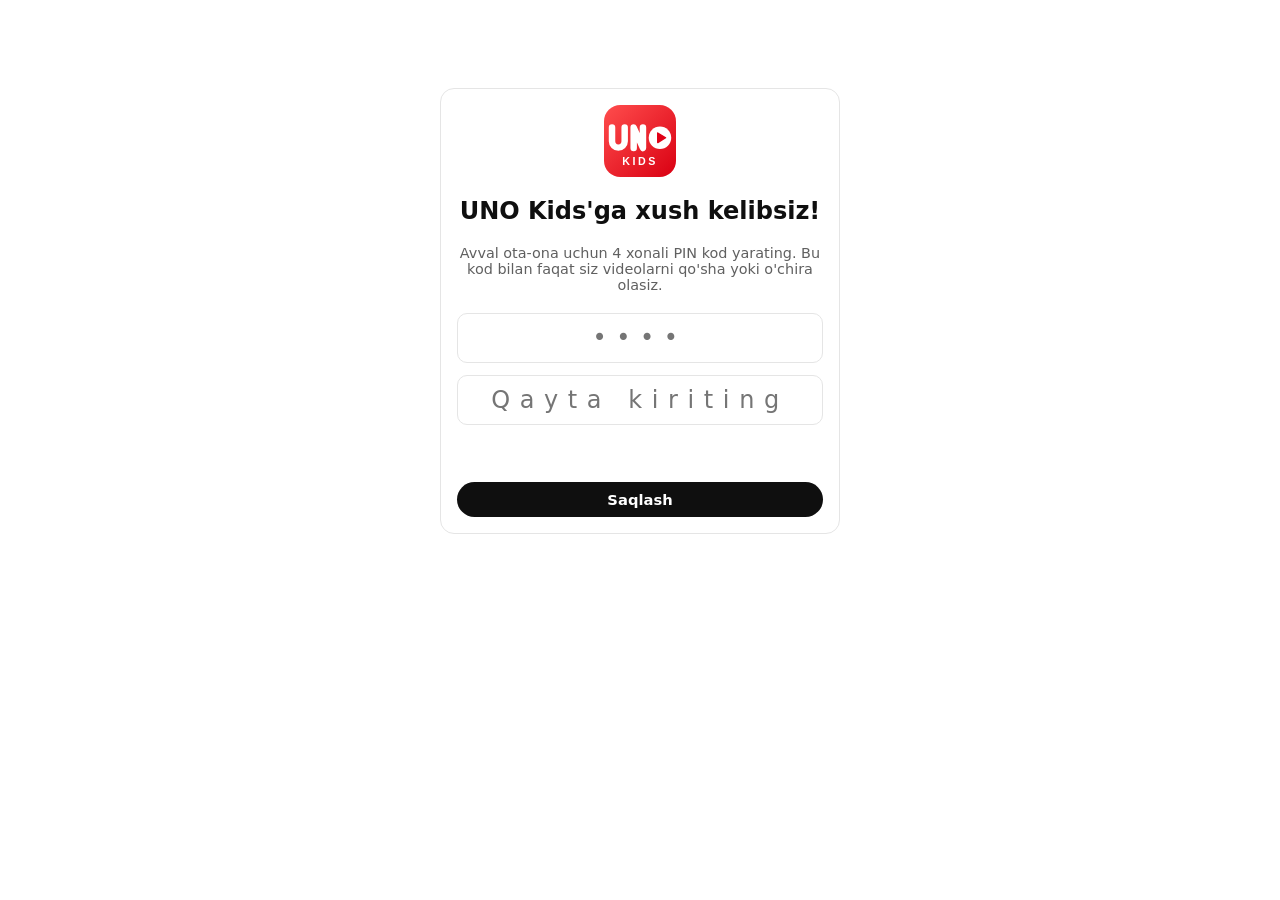
==== commit f58f8cdb: "Yangi qizil UNO Kids logotipi va telefon belgilari U, N va ijro tugmasi ko'rinishidagi O harfidan ib" ====
--- a/index.html
+++ b/index.html
@@ -10,7 +10,7 @@
   <title>UNO Kids</title>
   <link rel="manifest" href="manifest.json">
   <link rel="icon" href="icon.svg" type="image/svg+xml">
-  <link rel="apple-touch-icon" href="icon.svg">
+  <link rel="apple-touch-icon" href="icon-180.png">
   <link rel="stylesheet" href="styles.css">
 </head>
 <body data-screen="loading">
@@ -33,7 +33,7 @@
     <header class="topbar" id="topbar">
       <a class="brand" href="#/home" aria-label="UNO Kids bosh sahifa">
         <img src="icon.svg" alt="">
-        <span>UNO Kids</span>
+        <span>UNO <b>Kids</b></span>
       </a>
       <div class="top-actions">
         <button id="btn-search" class="icon-btn" aria-label="Qidirish"><span data-ic="search"></span></button>
--- a/styles.css
+++ b/styles.css
@@ -85,7 +85,8 @@
   padding: 0 8px 0 14px; background: var(--bg);
 }
 .brand { display: flex; align-items: center; gap: 6px; font-weight: 800; font-size: 1.2rem; letter-spacing: -.3px; }
-.brand img { width: 30px; height: 30px; }
+.brand img { width: 30px; height: 30px; border-radius: 8px; }
+.brand b { color: var(--red); font-weight: 800; }
 .top-actions { display: flex; gap: 2px; }
 
 .searchbar {
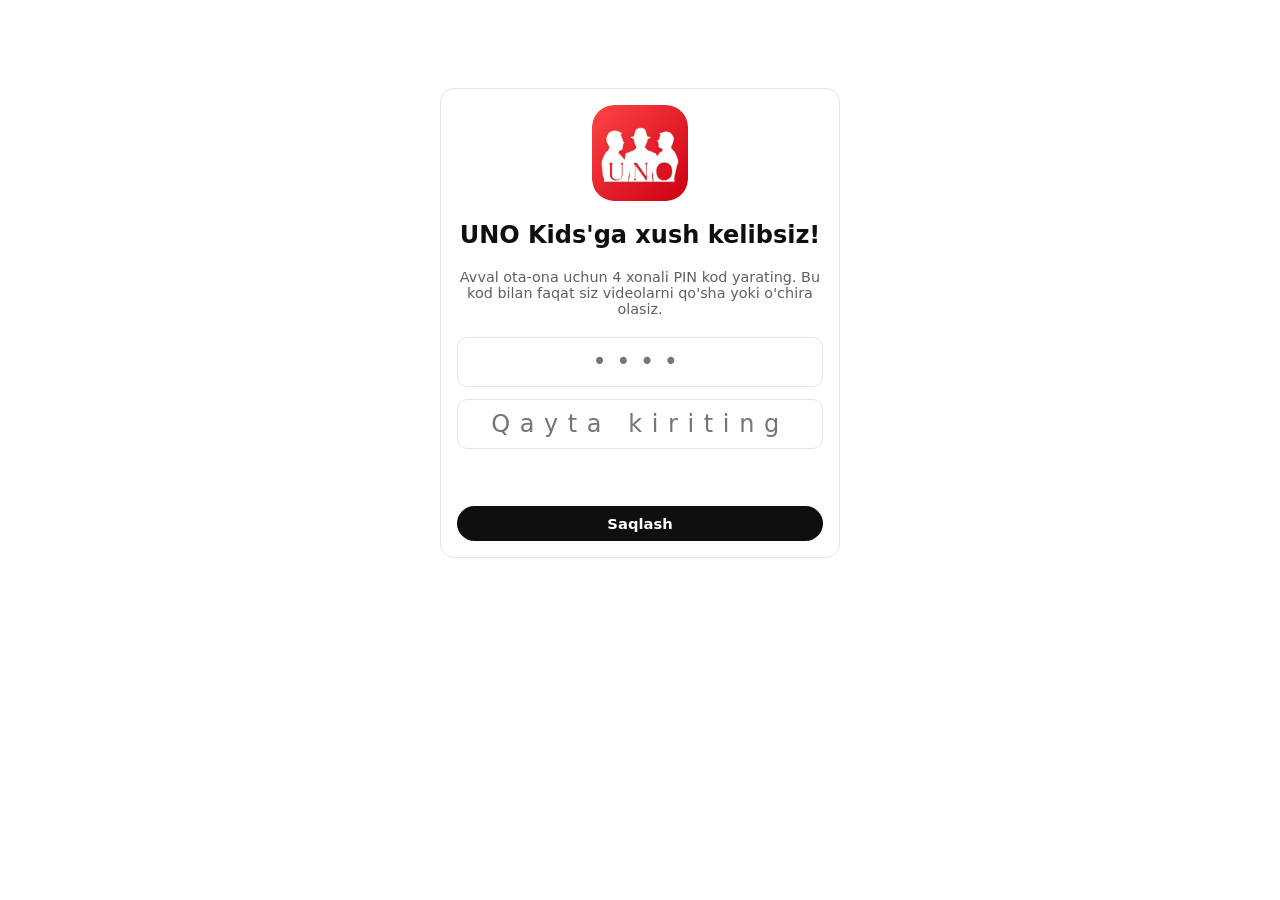
==== commit 39c079c4: "Logotip UNO asl belgisi asosida: uchta haykal va UNO yozuvi qizil fonda Asl logotipdan haykallar va " ====
--- a/index.html
+++ b/index.html
@@ -9,7 +9,7 @@
   <meta name="description" content="UNO Kids — bolalar uchun xavfsiz video ilova. Faqat ota-ona tanlagan YouTube videolari.">
   <title>UNO Kids</title>
   <link rel="manifest" href="manifest.json">
-  <link rel="icon" href="icon.svg" type="image/svg+xml">
+  <link rel="icon" href="icon-192.png" type="image/png">
   <link rel="apple-touch-icon" href="icon-180.png">
   <link rel="stylesheet" href="styles.css">
 </head>
@@ -18,7 +18,7 @@
   <!-- ===== Birinchi ishga tushirish: PIN yaratish ===== -->
   <section id="screen-setup" class="screen center-screen" hidden>
     <div class="panel center-panel">
-      <img src="icon.svg" alt="" class="setup-logo">
+      <img src="icon-512.png" alt="" class="setup-logo">
       <h2>UNO Kids'ga xush kelibsiz!</h2>
       <p class="muted">Avval ota-ona uchun 4 xonali PIN kod yarating. Bu kod bilan faqat siz videolarni qo'sha yoki o'chira olasiz.</p>
       <input id="setup-pin" class="pin-input" type="password" inputmode="numeric" maxlength="4" placeholder="••••" autocomplete="off">
@@ -32,7 +32,7 @@
   <div id="app" hidden>
     <header class="topbar" id="topbar">
       <a class="brand" href="#/home" aria-label="UNO Kids bosh sahifa">
-        <img src="icon.svg" alt="">
+        <img src="icon-192.png" alt="">
         <span>UNO <b>Kids</b></span>
       </a>
       <div class="top-actions">
--- a/styles.css
+++ b/styles.css
@@ -75,7 +75,7 @@
 .panel h3 { margin: 0 0 8px; font-size: 1.05rem; }
 .center-screen { min-height: 100vh; padding: 16px; }
 .center-panel { max-width: 400px; margin: 8vh auto 0; text-align: center; }
-.setup-logo { width: 72px; height: 72px; margin: 0 auto 8px; }
+.setup-logo { width: 96px; height: 96px; margin: 0 auto 8px; border-radius: 22px; }
 .big-emoji { font-size: 4rem; }
 
 /* ===== Yuqori panel ===== */
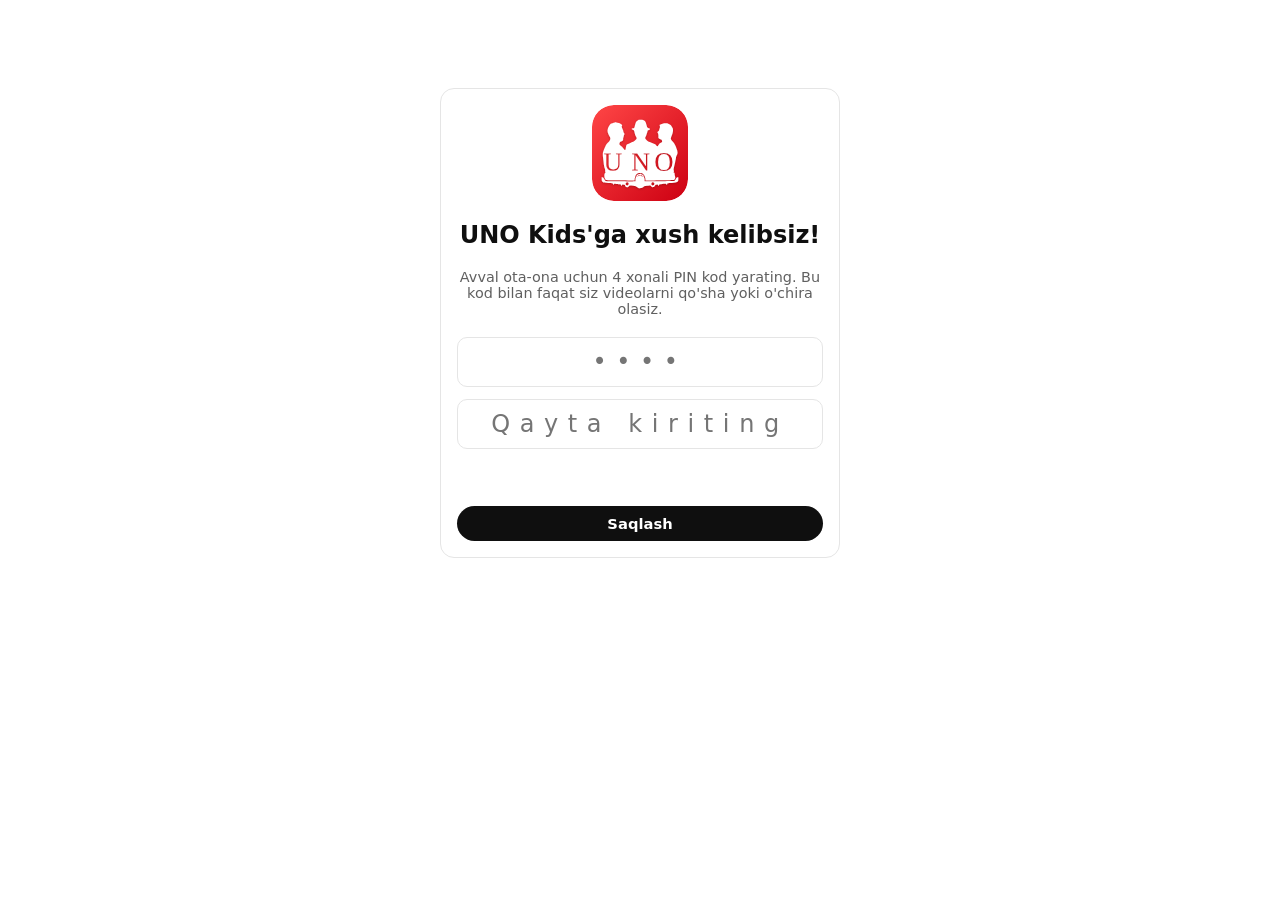
==== commit a5fe0b68: "Logotip vektorga aylantirildi: tiniq chetlar, UNO harflari shriftdan Haykallar va samolyot asl rasmd" ====
--- a/index.html
+++ b/index.html
@@ -9,7 +9,8 @@
   <meta name="description" content="UNO Kids — bolalar uchun xavfsiz video ilova. Faqat ota-ona tanlagan YouTube videolari.">
   <title>UNO Kids</title>
   <link rel="manifest" href="manifest.json">
-  <link rel="icon" href="icon-192.png" type="image/png">
+  <link rel="icon" href="icon.svg" type="image/svg+xml">
+  <link rel="alternate icon" href="icon-192.png" type="image/png">
   <link rel="apple-touch-icon" href="icon-180.png">
   <link rel="stylesheet" href="styles.css">
 </head>
@@ -18,7 +19,7 @@
   <!-- ===== Birinchi ishga tushirish: PIN yaratish ===== -->
   <section id="screen-setup" class="screen center-screen" hidden>
     <div class="panel center-panel">
-      <img src="icon-512.png" alt="" class="setup-logo">
+      <img src="icon.svg" alt="" class="setup-logo">
       <h2>UNO Kids'ga xush kelibsiz!</h2>
       <p class="muted">Avval ota-ona uchun 4 xonali PIN kod yarating. Bu kod bilan faqat siz videolarni qo'sha yoki o'chira olasiz.</p>
       <input id="setup-pin" class="pin-input" type="password" inputmode="numeric" maxlength="4" placeholder="••••" autocomplete="off">
@@ -32,7 +33,7 @@
   <div id="app" hidden>
     <header class="topbar" id="topbar">
       <a class="brand" href="#/home" aria-label="UNO Kids bosh sahifa">
-        <img src="icon-192.png" alt="">
+        <img src="icon.svg" alt="">
         <span>UNO <b>Kids</b></span>
       </a>
       <div class="top-actions">
